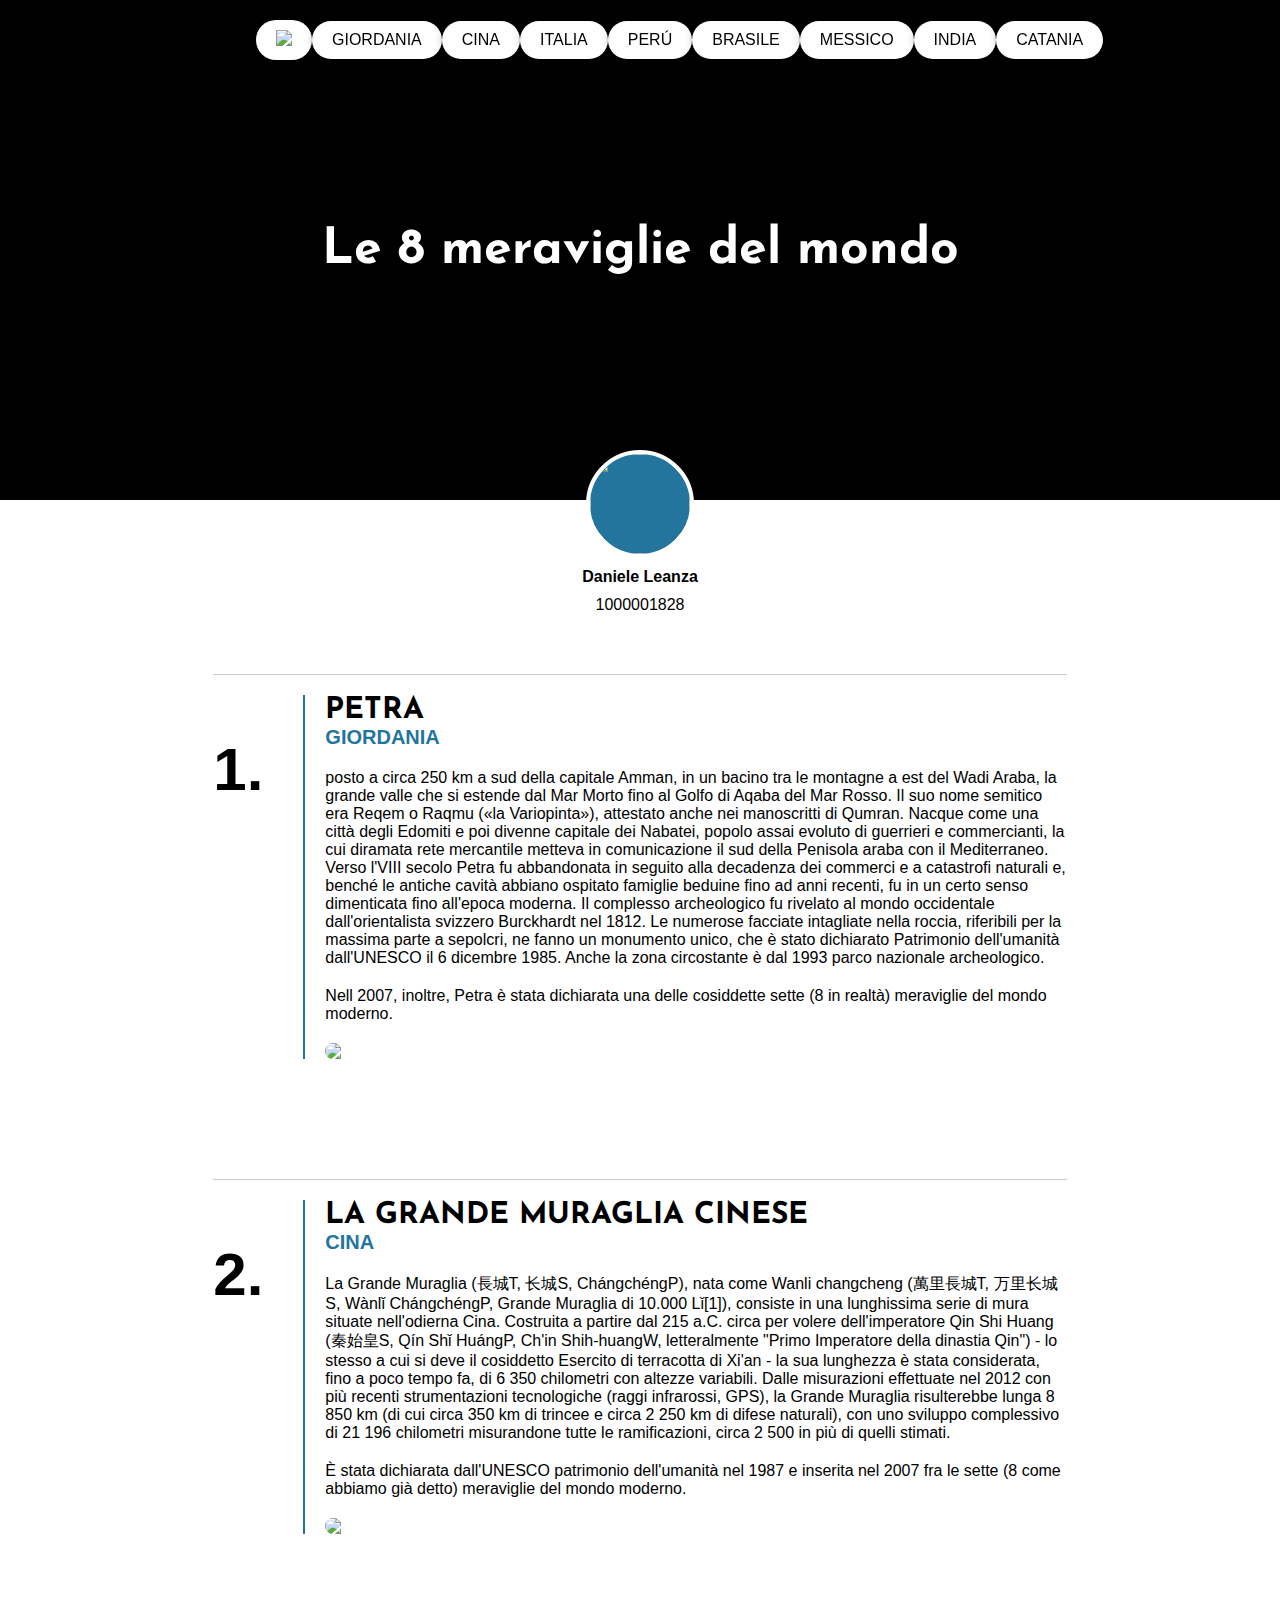
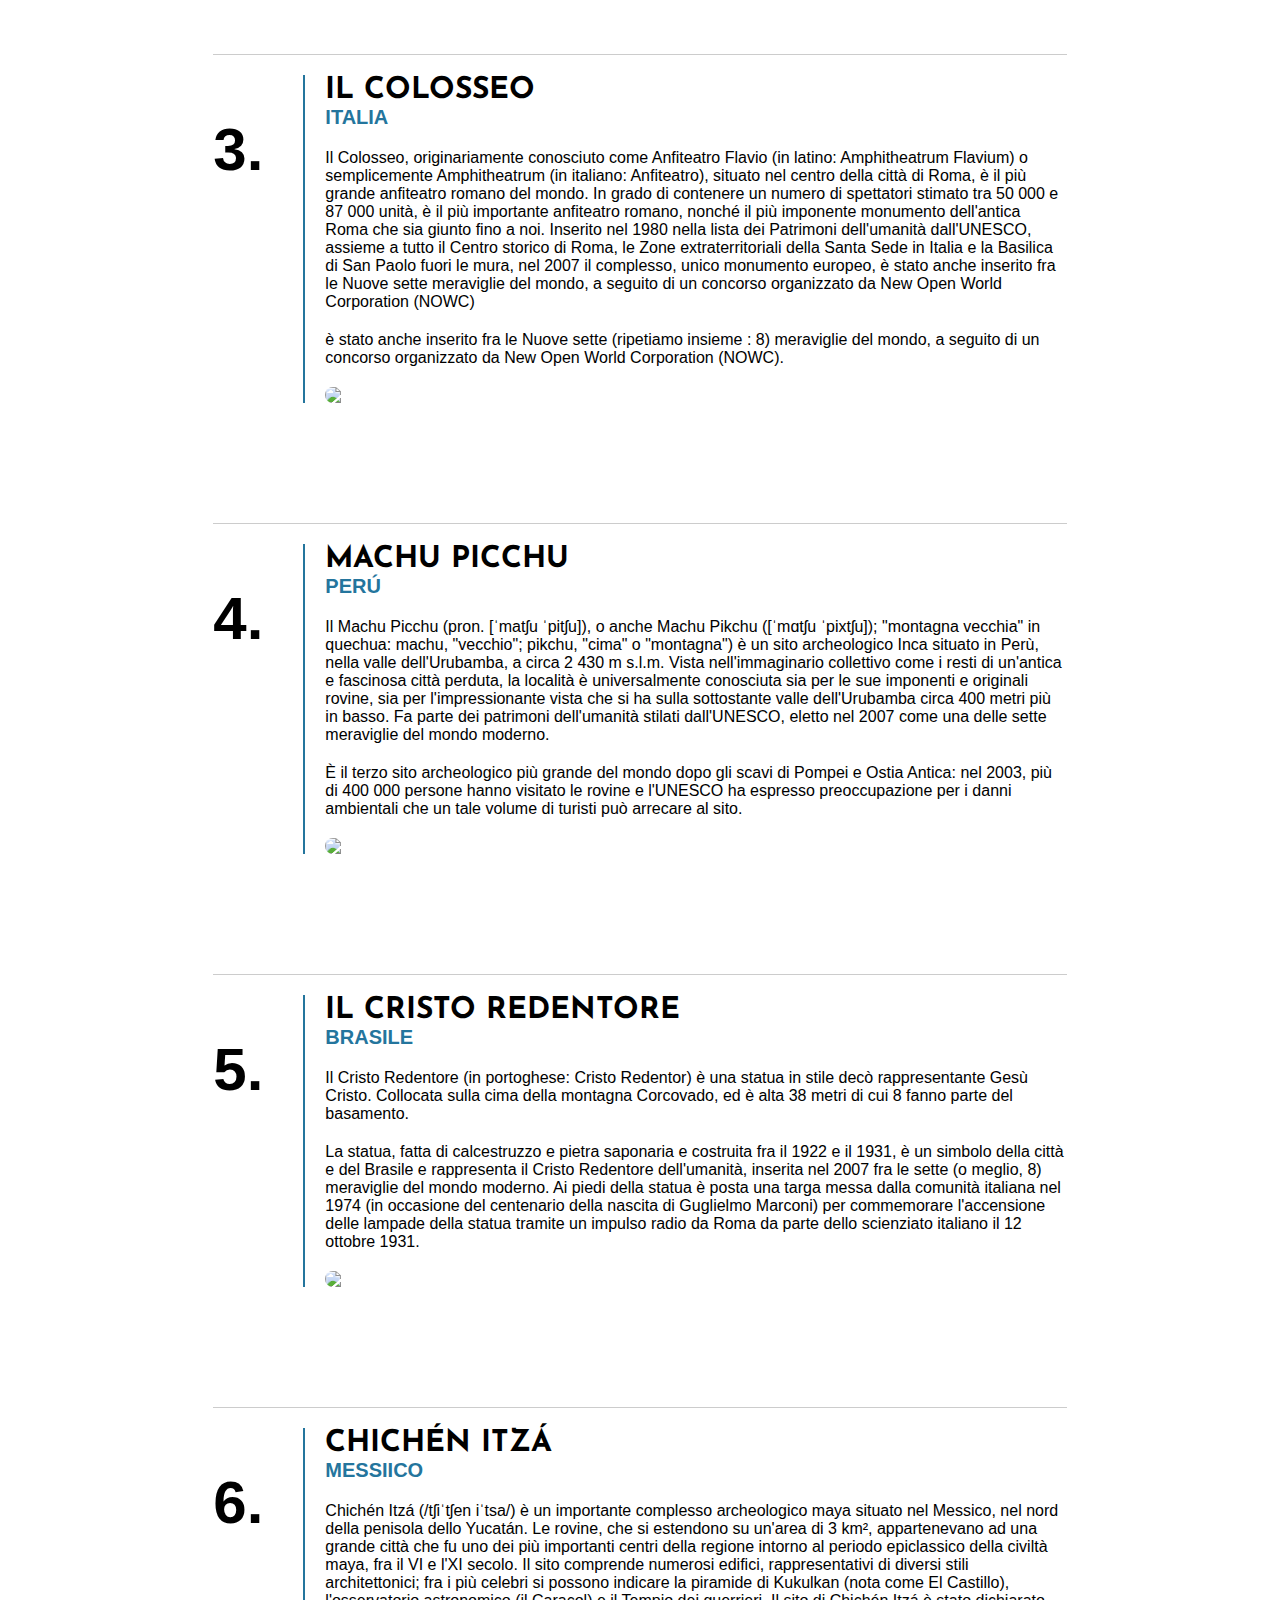
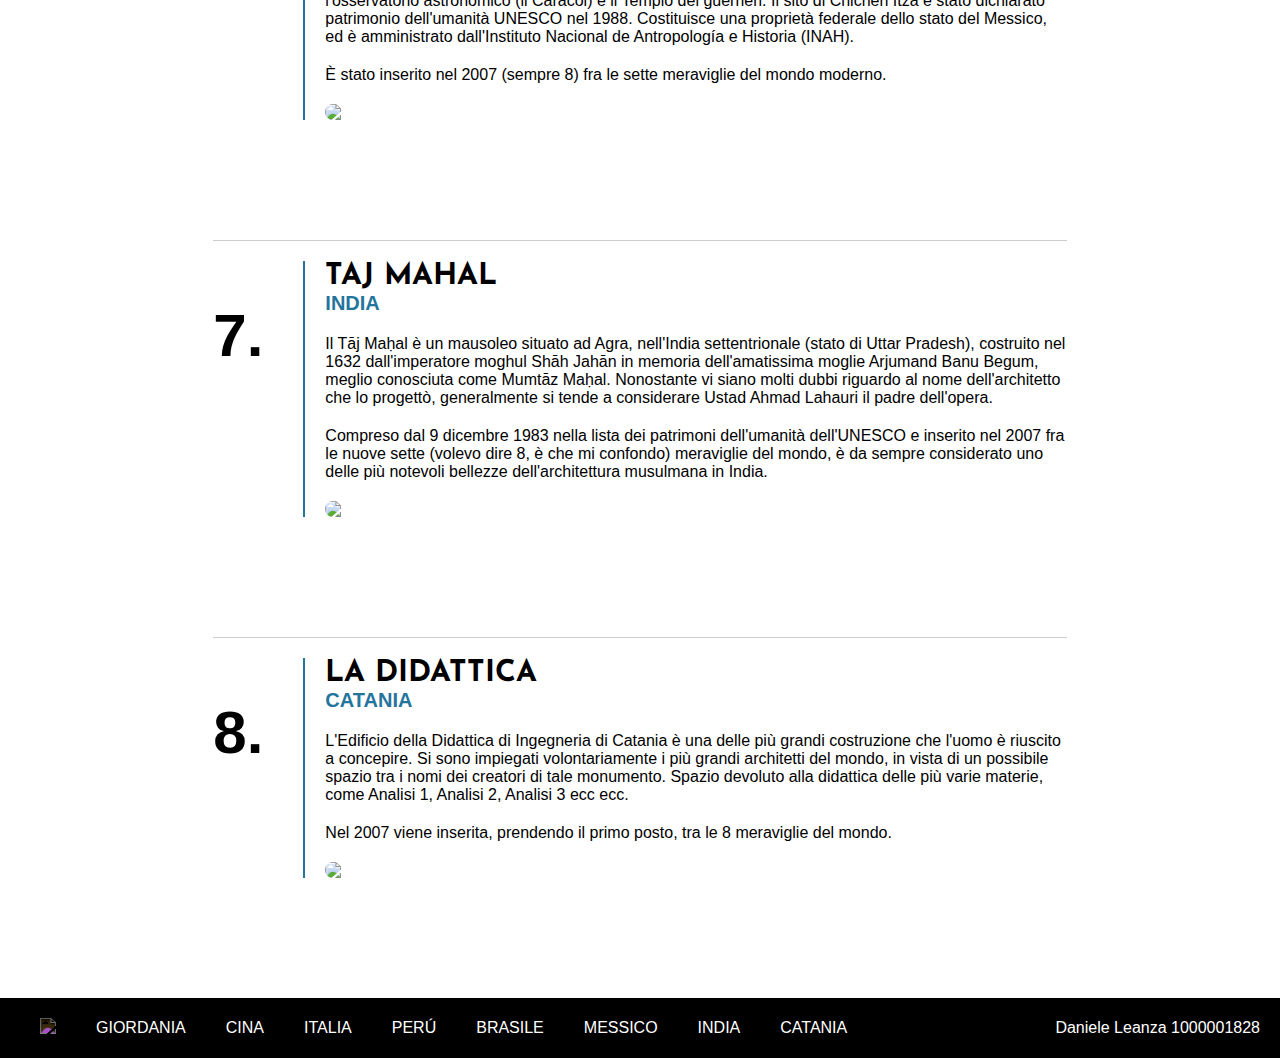
==== mhw1.html @ d9f7328b "Add files via upload" ====
<!DOCTYPE html>
<html lang="en">
<head>
    <meta charset="UTF-8">
    <meta name="viewport" content="width=device-width, initial-scale=1,maximum-scale=1">
    <title>LE 8 MERAVIGLIE DEL MONDO</title>
    <link rel="stylesheet" href="mhw1.css">
    <link rel="preconnect" href="https://fonts.googleapis.com">
    <link rel="preconnect" href="https://fonts.gstatic.com" crossorigin>
    <link href="https://fonts.googleapis.com/css2?family=Josefin+Sans:ital,wght@0,100;0,400;0,700;1,200&display=swap" rel="stylesheet">
</head>
<body>
    <header>
        <div class="overlay">
            <h1>Le 8 meraviglie del mondo</h1>
        </div>
    </header>

    <div class="infoHeader">
        <img src="img/propic.png" class="propic">
        <h4>Daniele Leanza</h4>
        <p>1000001828</p>
    </div>
    <nav class="onTop">
        <a href="#"><img src="img/home.png"></a>
        <a href="#GIORDANIA">GIORDANIA</a>
        <a href="#CINA">CINA</a>
        <a href="#ITALIA">ITALIA</a>
        <a href="#PERÚ">PERÚ</a>
        <a href="#BRASILE">BRASILE</a>
        <a href="#MESSICO">MESSICO</a>
        <a href="#INDIA">INDIA</a>
        <a href="#CATANIA">CATANIA</a>
    </nav>
    <article>
        <section id="GIORDANIA">
            <div class="number"><h1>1.</h1></div>
            <div class="details">
                <h1>PETRA</h1>
                <h3>GIORDANIA</h3>
                <p>posto a circa 250 km a sud della capitale Amman, in un bacino tra le montagne a est del Wadi Araba, la grande valle che si estende dal Mar Morto fino al Golfo di Aqaba del Mar Rosso.
                    Il suo nome semitico era Reqem o Raqmu («la Variopinta»), attestato anche nei manoscritti di Qumran. Nacque come una città degli Edomiti e poi divenne capitale dei Nabatei, popolo assai evoluto di guerrieri e commercianti, la cui diramata rete mercantile metteva in comunicazione il sud della Penisola araba con il Mediterraneo.
                    Verso l'VIII secolo Petra fu abbandonata in seguito alla decadenza dei commerci e a catastrofi naturali e, benché le antiche cavità abbiano ospitato famiglie beduine fino ad anni recenti, fu in un certo senso dimenticata fino all'epoca moderna. Il complesso archeologico fu rivelato al mondo occidentale dall'orientalista svizzero Burckhardt nel 1812.
                    Le numerose facciate intagliate nella roccia, riferibili per la massima parte a sepolcri, ne fanno un monumento unico, che è stato dichiarato Patrimonio dell'umanità dall'UNESCO il 6 dicembre 1985. Anche la zona circostante è dal 1993 parco nazionale archeologico.
                </p>

                <p>Nell 2007, inoltre, Petra è stata dichiarata una delle cosiddette sette (8 in realtà) meraviglie del mondo moderno.</p>
                <img class="img" src="img/petra.jpeg">
            </div>
        </section>

        <section id="CINA">
            <div class="number"><h1>2.</h1></div>
            <div class="details">
                <h1>LA GRANDE MURAGLIA CINESE</h1>
                <h3>CINA</h3>
                <p>
                    La Grande Muraglia (長城T, 长城S, ChángchéngP), nata come Wanli changcheng (萬里長城T, 万里长城S, Wànlǐ ChángchéngP, Grande Muraglia di 10.000 Lǐ[1]), consiste in una lunghissima serie di mura situate nell'odierna Cina.
                    Costruita a partire dal 215 a.C. circa per volere dell'imperatore Qin Shi Huang (秦始皇S, Qín Shǐ HuángP, Ch'in Shih-huangW, letteralmente "Primo Imperatore della dinastia Qin") - lo stesso a cui si deve il cosiddetto Esercito di terracotta di Xi'an - la sua lunghezza è stata considerata, fino a poco tempo fa, di 6 350 chilometri con altezze variabili.
                    Dalle misurazioni effettuate nel 2012 con più recenti strumentazioni tecnologiche (raggi infrarossi, GPS), la Grande Muraglia risulterebbe lunga 8 850 km (di cui circa 350 km di trincee e circa 2 250 km di difese naturali), con uno sviluppo complessivo di 21 196 chilometri misurandone tutte le ramificazioni, circa 2 500 in più di quelli stimati.
                </p>
                <p>
                    È stata dichiarata dall'UNESCO patrimonio dell'umanità nel 1987 e inserita nel 2007 fra le sette (8 come abbiamo già detto) meraviglie del mondo moderno.
                </p>
                <img class="img" src="img/muraglia_cinese.jpeg">
            </div>
        </section>

        <section id="ITALIA">
            <div class="number"><h1>3.</h1></div>
            <div class="details">
                <h1>IL COLOSSEO</h1>
                <h3>ITALIA</h3>
                <p>
                    Il Colosseo, originariamente conosciuto come Anfiteatro Flavio (in latino: Amphitheatrum Flavium) o semplicemente Amphitheatrum (in italiano: Anfiteatro), situato nel centro della città di Roma, è il più grande anfiteatro romano del mondo. In grado di contenere un numero di spettatori stimato tra 50 000 e 87 000 unità, è il più importante anfiteatro romano, nonché il più imponente monumento dell'antica Roma che sia giunto fino a noi.
                    Inserito nel 1980 nella lista dei Patrimoni dell'umanità dall'UNESCO, assieme a tutto il Centro storico di Roma, le Zone extraterritoriali della Santa Sede in Italia e la Basilica di San Paolo fuori le mura, nel 2007 il complesso, unico monumento europeo, è stato anche inserito fra le Nuove sette meraviglie del mondo, a seguito di un concorso organizzato da New Open World Corporation (NOWC)
                </p>
                <p>
                    è stato anche inserito fra le Nuove sette (ripetiamo insieme : 8) meraviglie del mondo, a seguito di un concorso organizzato da New Open World Corporation (NOWC).
                </p>
                <img class="img" src="img/colosseo.jpg">
            </div>
        </section>

        <section id="PERÚ">
            <div class="number"><h1>4.</h1></div>
            <div class="details">
                <h1>MACHU PICCHU</h1>
                <h3>PERÚ</h3>
                <p>
                    Il Machu Picchu (pron. [ˈmatʃu ˈpitʃu]), o anche Machu Pikchu ([ˈmɑtʃu ˈpixtʃu]); "montagna vecchia" in quechua: machu, "vecchio"; pikchu, "cima" o "montagna") è un sito archeologico Inca situato in Perù, nella valle dell'Urubamba, a circa 2 430 m s.l.m.
                    Vista nell'immaginario collettivo come i resti di un'antica e fascinosa città perduta, la località è universalmente conosciuta sia per le sue imponenti e originali rovine, sia per l'impressionante vista che si ha sulla sottostante valle dell'Urubamba circa 400
                    metri più in basso. Fa parte dei patrimoni dell'umanità stilati dall'UNESCO, eletto nel 2007 come una delle sette meraviglie del mondo moderno.
                </p>

                <p>
                    È il terzo sito archeologico più grande del mondo dopo gli scavi di Pompei e Ostia Antica: nel 2003, più di 400 000 persone hanno visitato le rovine e l'UNESCO ha espresso preoccupazione per i danni ambientali che un tale volume di turisti può arrecare al sito.
                </p>
                <img class="img" src="img/Machu_Picchu.jpeg">
            </div>
        </section>

        <section id="BRASILE">
            <div class="number"><h1>5.</h1></div>
            <div class="details">
                <h1>IL CRISTO REDENTORE</h1>
                <h3>BRASILE</h3>
                <p>
                    Il Cristo Redentore (in portoghese: Cristo Redentor) è una statua in stile decò rappresentante Gesù Cristo. Collocata sulla cima della montagna Corcovado, ed è alta 38 metri di cui 8 fanno parte del basamento.
                </p>
                <p>
                    La statua, fatta di calcestruzzo e pietra saponaria e costruita fra il 1922 e il 1931, è un simbolo della città e del Brasile e rappresenta il Cristo Redentore dell'umanità, inserita nel 2007 fra le sette (o meglio, 8) meraviglie del mondo moderno. Ai piedi della statua è posta una targa messa dalla comunità italiana nel 1974 (in occasione del centenario della nascita di Guglielmo Marconi) per commemorare l'accensione delle lampade della statua tramite un impulso radio da Roma da parte dello scienziato italiano il 12 ottobre 1931.
                </p>
                <img class="img" src="img/cristo_redentore.jpg">
            </div>
        </section>

        <section id="MESSICO">
            <div class="number"><h1>6.</h1></div>
            <div class="details">
                <h1>CHICHÉN ITZÁ</h1>
                <h3>MESSIICO</h3>
                <p>
                    Chichén Itzá (/tʃiˈtʃen iˈtsa/) è un importante complesso archeologico maya situato nel Messico, nel nord della penisola dello Yucatán. Le rovine, che si estendono su un'area di 3 km², appartenevano ad una grande città che fu uno dei più importanti centri della regione intorno al periodo epiclassico della civiltà maya, fra il VI e l'XI secolo.
                    Il sito comprende numerosi edifici, rappresentativi di diversi stili architettonici; fra i più celebri si possono indicare la piramide di Kukulkan (nota come El Castillo), l'osservatorio astronomico (il Caracol) e il Tempio dei guerrieri.
                    Il sito di Chichén Itzá è stato dichiarato patrimonio dell'umanità UNESCO nel 1988. Costituisce una proprietà federale dello stato del Messico, ed è amministrato dall'Instituto Nacional de Antropología e Historia (INAH).
                </p>

                <p>
                    È stato inserito nel 2007 (sempre 8) fra le sette meraviglie del mondo moderno.
                </p>
                <img class="img" src="img/chichen_itza.jpeg">
            </div>
        </section>

        <section id="INDIA">
            <div class="number"><h1>7.</h1></div>
            <div class="details">
                <h1>TAJ MAHAL</h1>
                <h3>INDIA</h3>
                <p>
                    Il Tāj Maḥal è un mausoleo situato ad Agra, nell'India settentrionale (stato di Uttar Pradesh), costruito nel 1632 dall'imperatore moghul Shāh Jahān in memoria dell'amatissima moglie Arjumand Banu Begum, meglio conosciuta come Mumtāz Maḥal.
                    Nonostante vi siano molti dubbi riguardo al nome dell'architetto che lo progettò, generalmente si tende a considerare Ustad Ahmad Lahauri il padre dell'opera.
                </p>
                <p>
                    Compreso dal 9 dicembre 1983 nella lista dei patrimoni dell'umanità dell'UNESCO e inserito nel 2007 fra le nuove sette (volevo dire 8, è che mi confondo) meraviglie del mondo, è da sempre considerato uno delle più notevoli bellezze dell'architettura musulmana in India.
                </p>
                <img class="img" src="img/taj_mahal.jpeg">
            </div>
        </section>

        <section id="CATANIA">
            <div class="number"><h1>8.</h1></div>
            <div class="details">
                <h1>LA DIDATTICA</h1>
                <h3>CATANIA</h3>
                <p>
                    L'Edificio della Didattica di Ingegneria di Catania è una delle più grandi costruzione che l'uomo è riuscito a concepire.
                    Si sono impiegati volontariamente i più grandi architetti del mondo, in vista di un possibile spazio tra i nomi dei creatori di tale monumento.
                    Spazio devoluto alla didattica delle più varie materie, come Analisi 1, Analisi 2, Analisi 3 ecc ecc.
                </p>
                <p>
                    Nel 2007 viene inserita, prendendo il primo posto, tra le 8 meraviglie del mondo.
                </p>
                <img class="img" src="img/dieei.jpeg">
            </div>
        </section>

    </article>

    <footer>
            <a href="#"><img class="footerHome" src="img/home.png"></a>
            <a href="#GIORDANIA">GIORDANIA</a>
            <a href="#CINA">CINA</a>
            <a href="#ITALIA">ITALIA</a>
            <a href="#PERÚ">PERÚ</a>
            <a href="#BRASILE">BRASILE</a>
            <a href="#MESSICO">MESSICO</a>
            <a href="#INDIA">INDIA</a>
            <a href="#CATANIA">CATANIA</a>
        <div class="copyright">
            Daniele Leanza 1000001828
        </div>
    </footer>
</body>
</html>
---- mhw1.css ----
html{
    scroll-behavior:smooth;
}

body{
    margin: 0;
    text-align: center;
    font-family: 'arial', sans-serif;
}

header{
    margin: 0px;
    background-color: #000;
    max-width: 100%;
    height: 500px;
    display: flex;
    color:#fff;
    background-image: url("img/bg_header.jpeg");
    background-repeat: no-repeat;
    background-position: center;
    background-size: cover;
}

.overlay{
    height: 100%;
    width: 100%;
    display: flex;
    align-items: center;
    justify-content: center;
    background-color: rgba(0,0,0,.3);
    overflow: visible;
}

.overlay h1{
    max-width: 780px;
    font-family: 'Josefin Sans', sans-serif;
    font-size: 50px;
}

.infoHeader{
    margin: -50px auto 60px auto;
    z-index: 1;
    display: flex;
    flex-direction: column;
    align-items: center;
    height: max-content;
    width: 200px;
    color:#000;
}

.infoHeader h4{
    margin:10px 0 10px 0;
}

.infoHeader p{
    margin:0;
}

.propic{
    height: 100px;
    width: 100px;
    border-radius: 100px;
    border: 4px solid #fff;
    background-color: #24759d;
}

nav{
    display: flex;
    align-items: center;
    max-width: 60%;
    margin: 0 auto;
    justify-content: space-around;
}



a{
    color:#000;
    text-decoration: none;
}

a:hover{
    text-decoration: underline;
}

a img{
    width:20px;
}

article{
    display: flex;
    flex-direction: column;
    align-items: center;
}


section{
    width: 66.67%;
    margin-bottom: 120px;
    display: flex;
    padding-top: 20px;
    border-top: 1px solid rgba(0,0,0,.2);
}

section .number{
    border-right: 2px solid #24759d;
    padding-right: 40px;
    font-size:30px;
}

section .details{
    width: 100%;
    margin-left: 20px;
    text-align: left;
}

.details h1{
    font-family: 'Josefin Sans', sans-serif;
    font-size: 30px;
    margin: 0;
}
.details h3{
    font-size: 20px;
    margin: 0 0 20px 0;
    color:#24759d;
}

.details p{
    margin:0 0 20px 0;
}

.details img{
    width: 100%;
    display: block;
    border-radius: 20px;
}

    footer{
        background-color: black;
        display: flex;
        align-items: center;
        color:#fff;
        padding: 20px;
    }

footer a{
    color:#fff;
    margin:0 20px;
    background: none;
}

.copyright{
    margin-left: auto;
}

.onTop{
    position: fixed;
    top:20px;
    left:0;
    right: 0;
}

.onTop a{

    background-color: #fff;
    padding: 10px 20px;
    border-radius: 100px;
    box-shadow: 0 0 10px rgba(0,0,0,.2);
}

.footerHome{
    filter: invert(1);
}



@media (max-width: 500px){
    .onTop{
        position: static;
        flex-direction:column;
    }

    .onTop a{
        background-color: #fff;
        width: 100%;
        border-top: 1px solid #afafaf;
        border-bottom: 1px solid #afafaf;
        box-shadow: none;
        border-radius: 0;
    }

    nav a{
        margin: 10px 0;
    }

    section{
        width: 90%;
    }


    footer{
        flex-direction: column;
    }

    footer a{
        margin: 20px 0;
    }

    .copyright{
        margin: 0;
        border-top: 1px solid #fff;
        padding-top: 10px;
    }
}
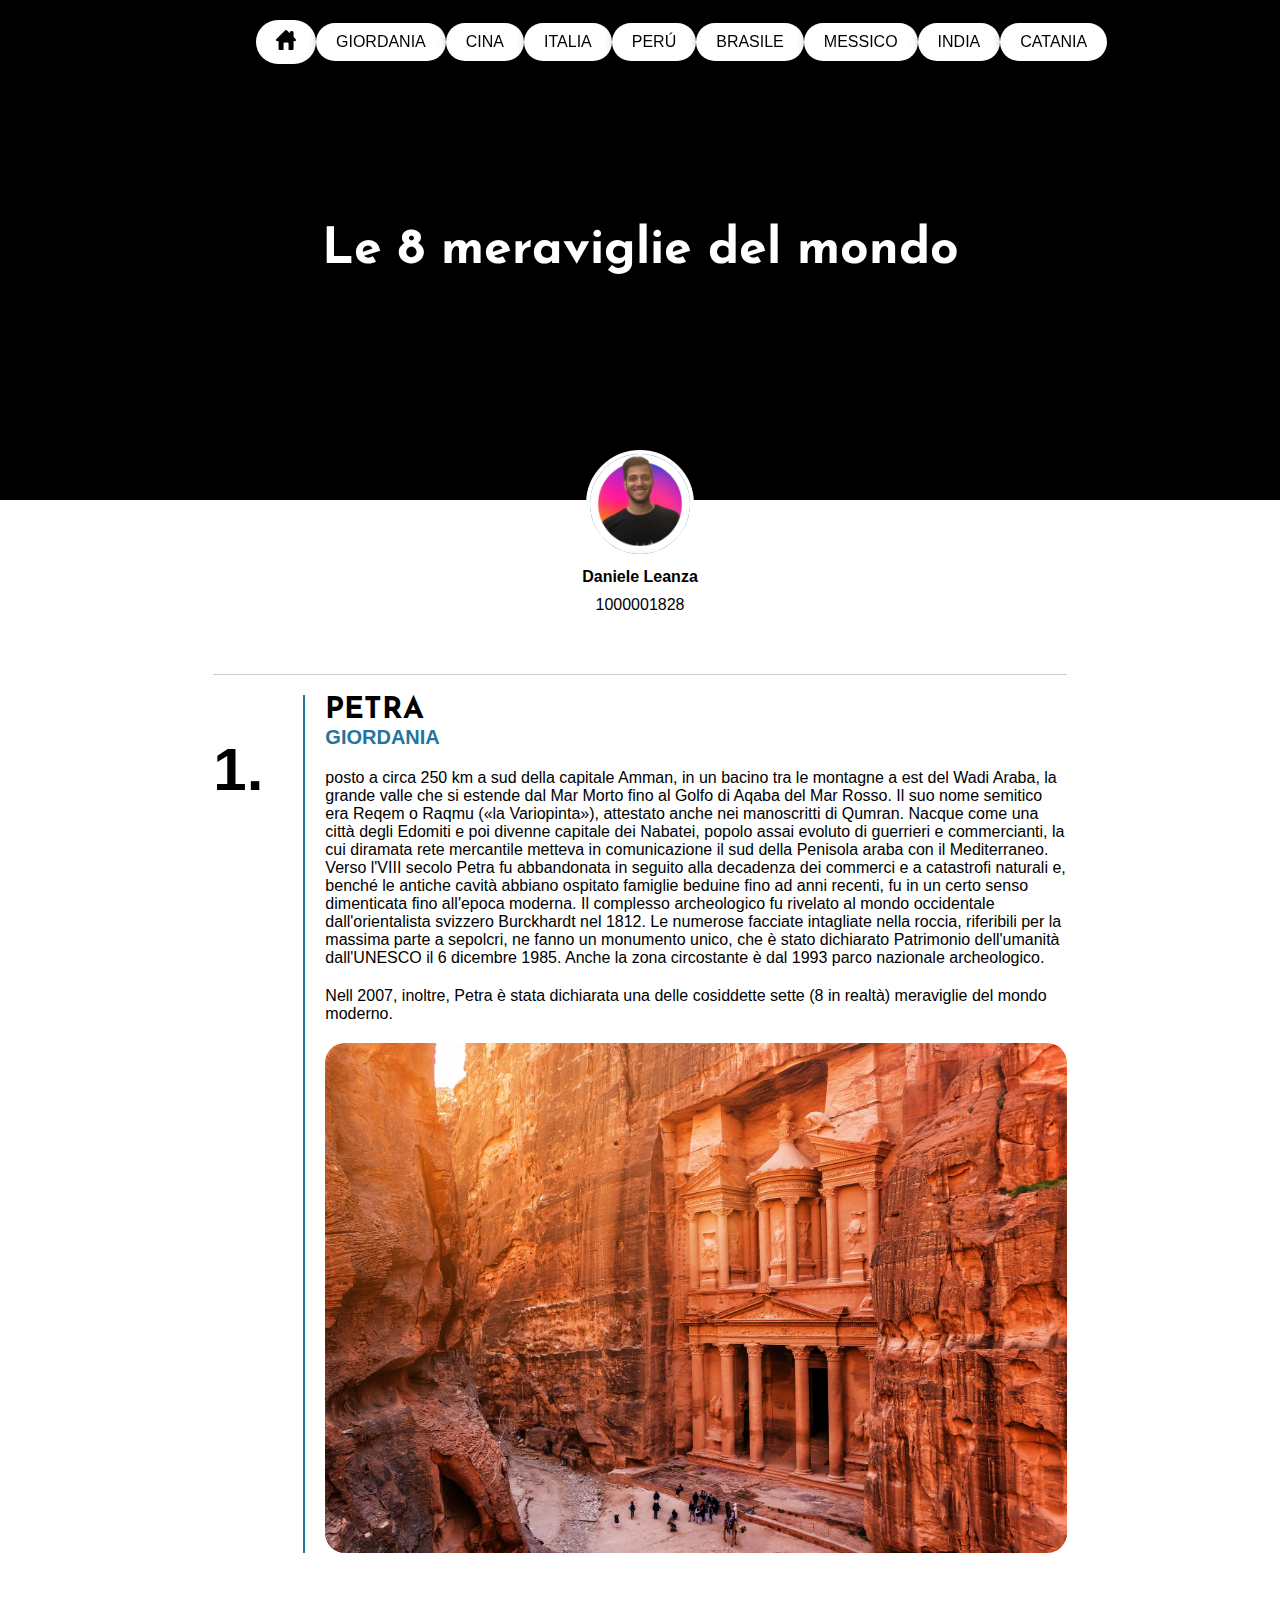
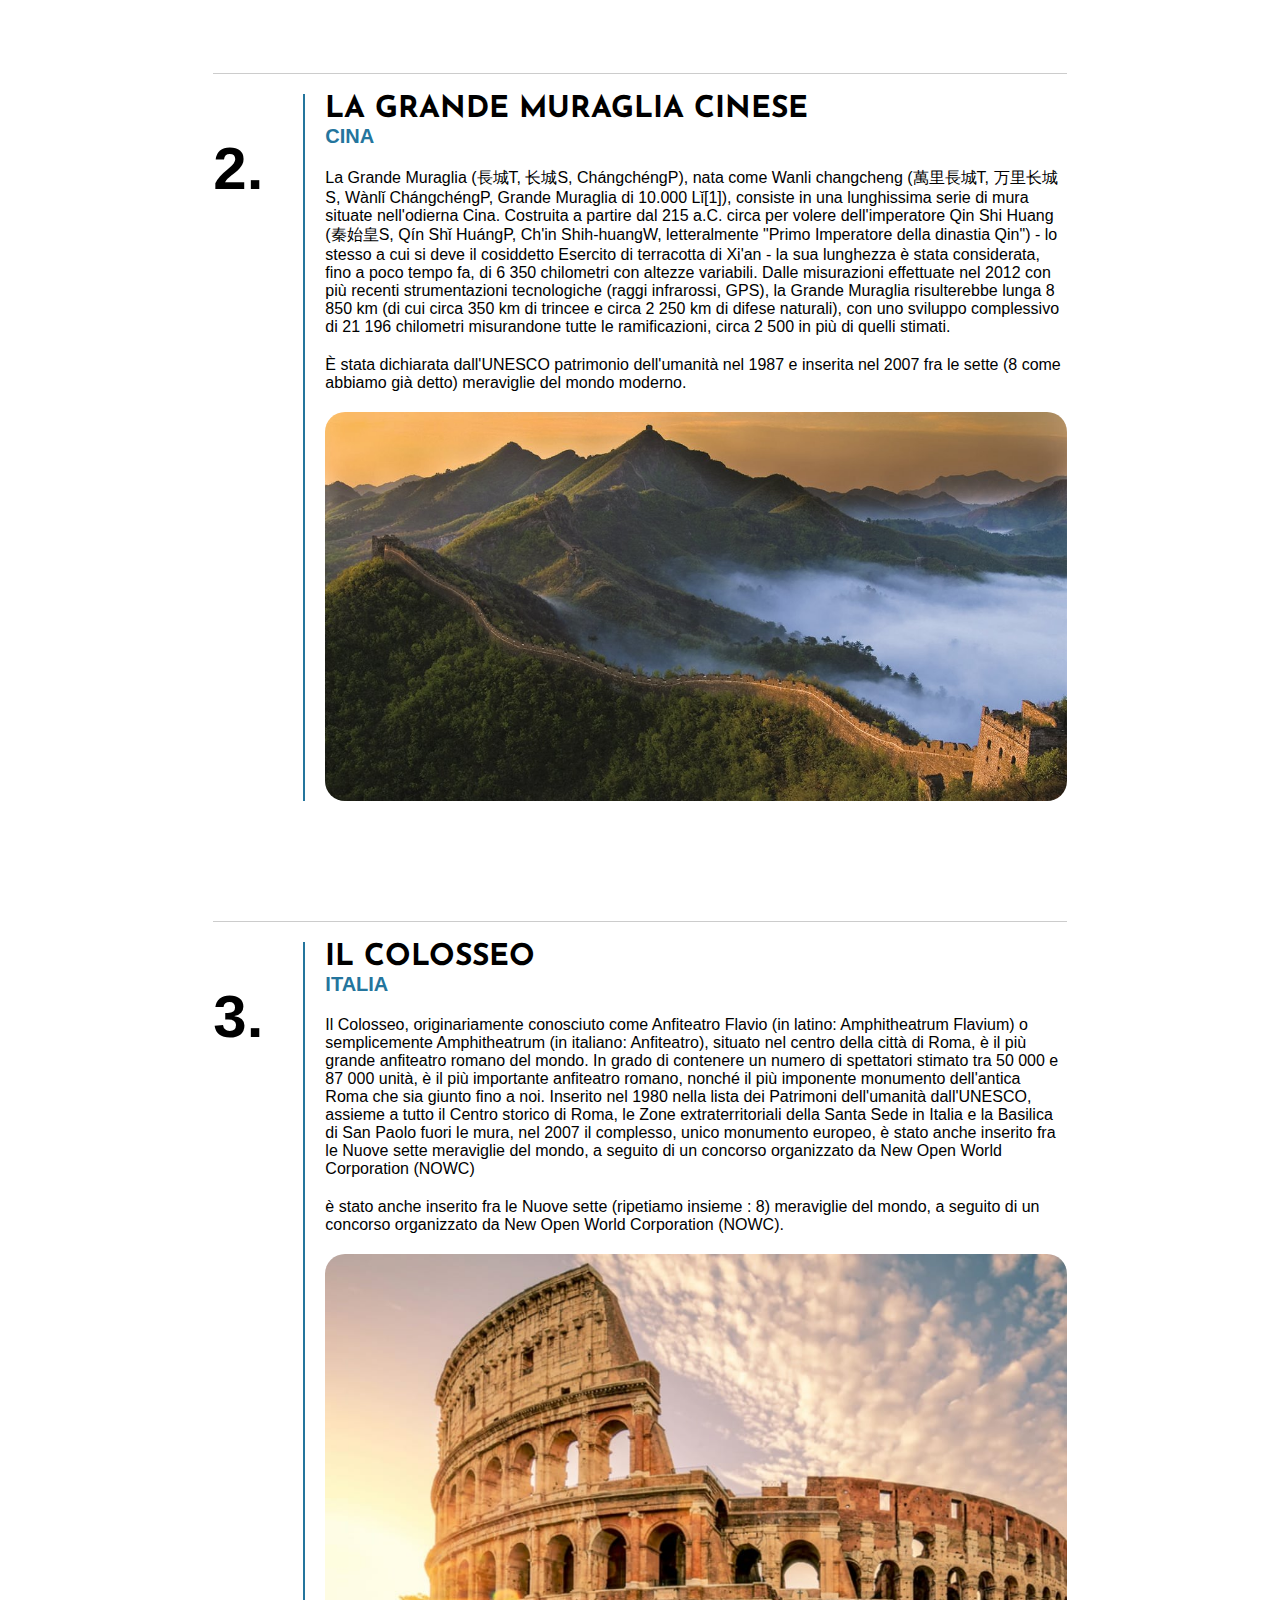
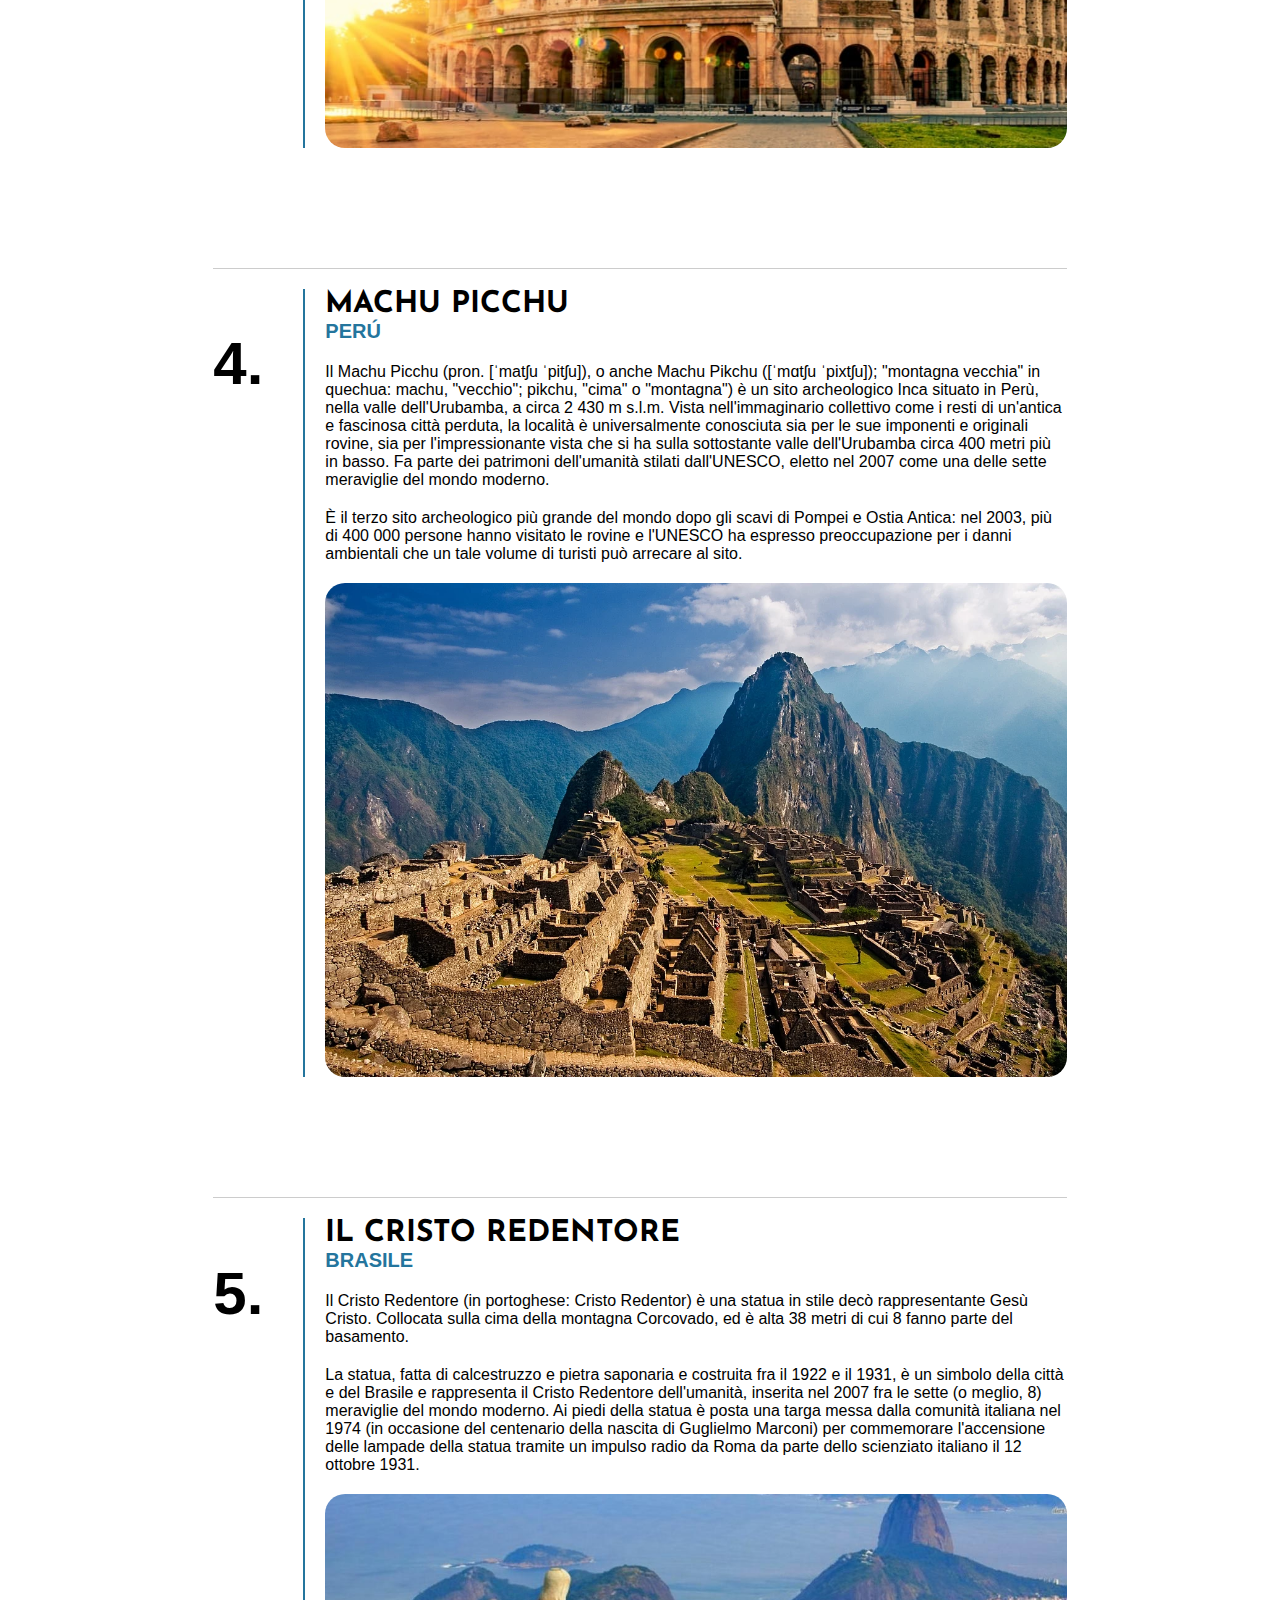
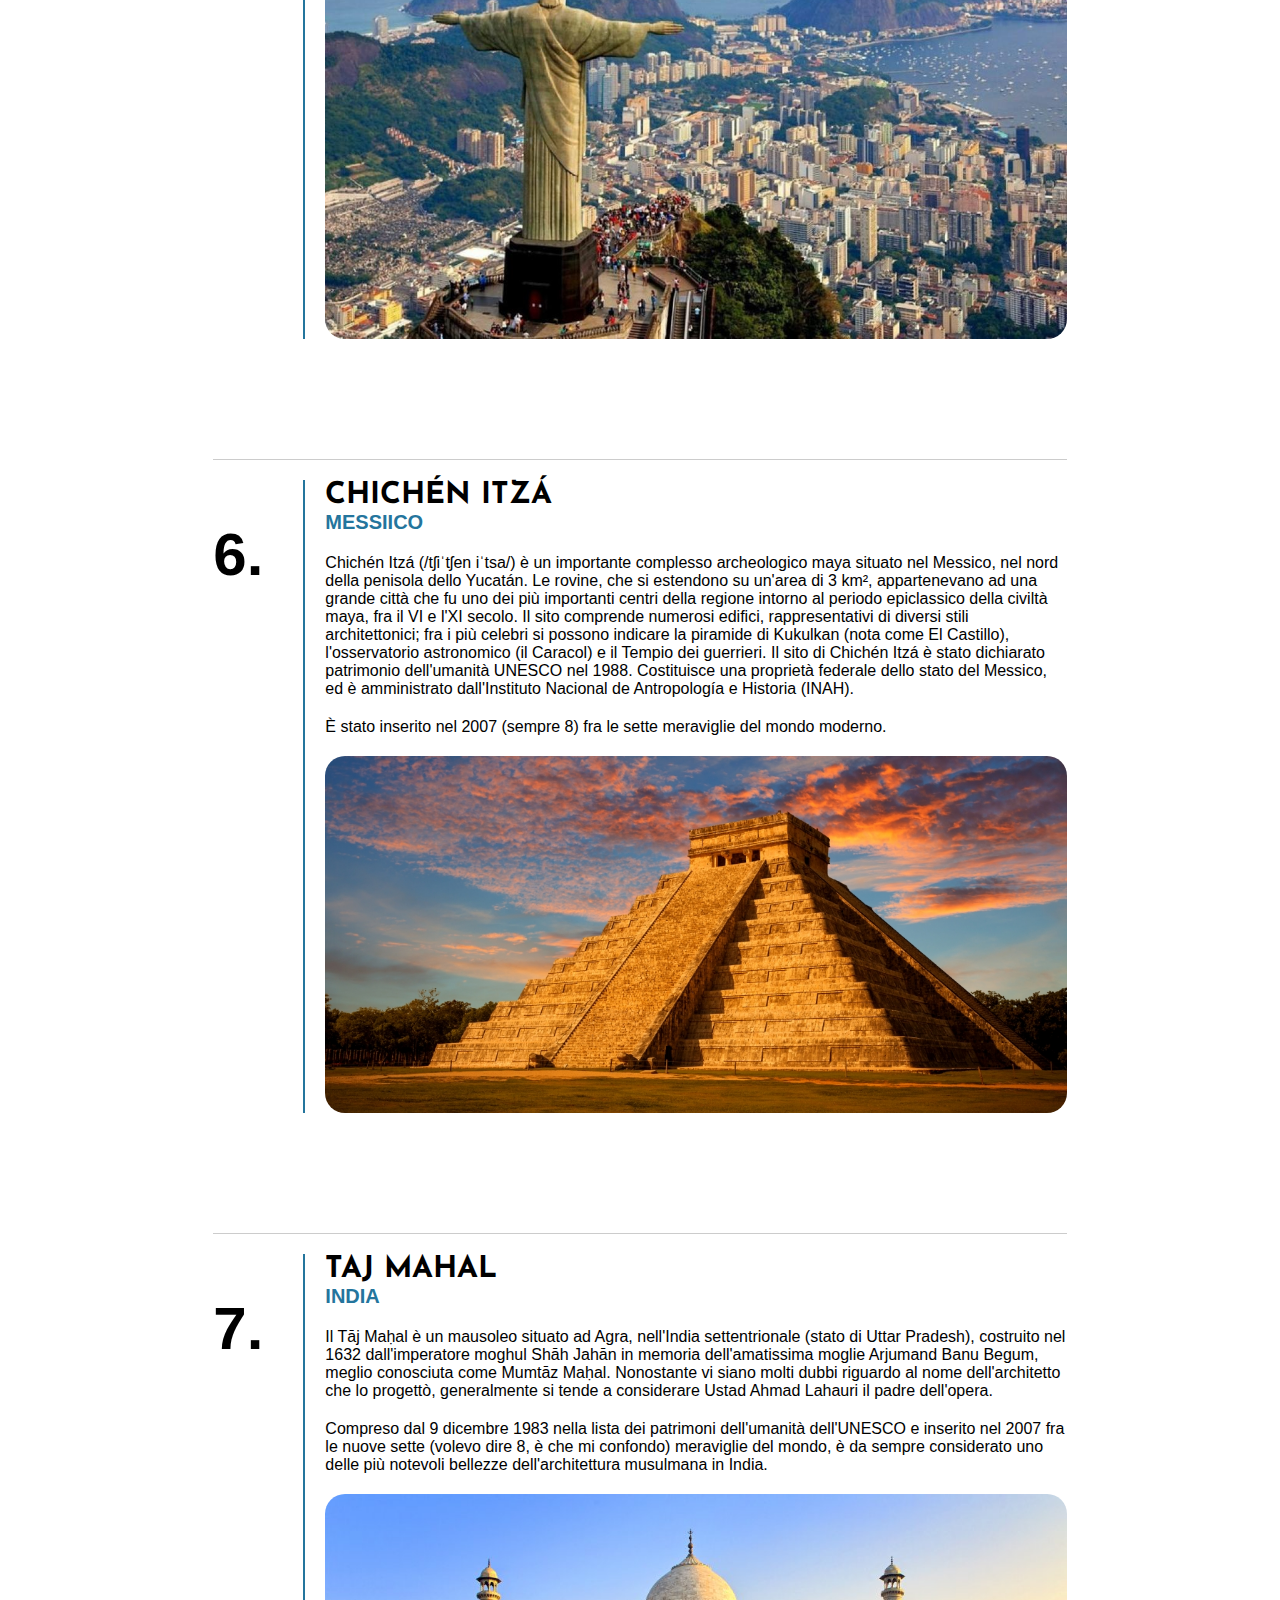
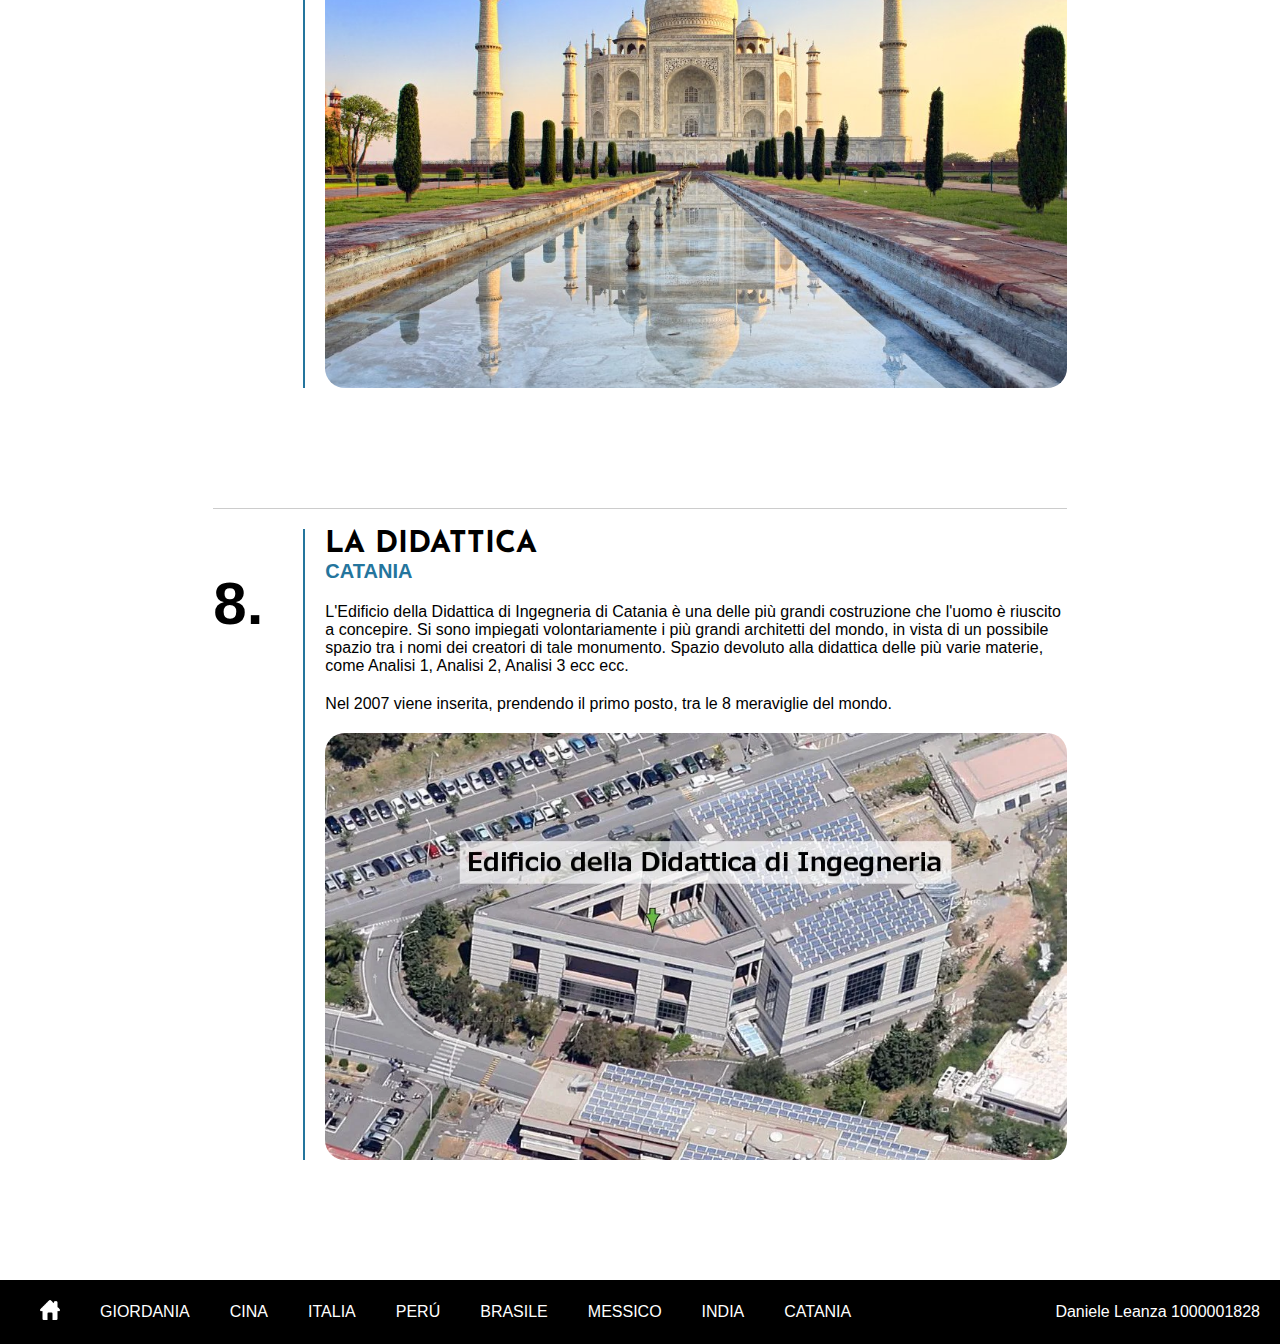
==== commit c830e068: "Update mhw1.html" ====
--- a/mhw1.html
+++ b/mhw1.html
@@ -17,12 +17,12 @@
     </header>
 
     <div class="infoHeader">
-        <img src="img/propic.png" class="propic">
+        <img src="propic.png" class="propic">
         <h4>Daniele Leanza</h4>
         <p>1000001828</p>
     </div>
     <nav class="onTop">
-        <a href="#"><img src="img/home.png"></a>
+        <a href="#"><img src="home.png"></a>
         <a href="#GIORDANIA">GIORDANIA</a>
         <a href="#CINA">CINA</a>
         <a href="#ITALIA">ITALIA</a>
@@ -45,7 +45,7 @@
                 </p>
 
                 <p>Nell 2007, inoltre, Petra è stata dichiarata una delle cosiddette sette (8 in realtà) meraviglie del mondo moderno.</p>
-                <img class="img" src="img/petra.jpeg">
+                <img class="img" src="petra.jpeg">
             </div>
         </section>
 
@@ -62,7 +62,7 @@
                 <p>
                     È stata dichiarata dall'UNESCO patrimonio dell'umanità nel 1987 e inserita nel 2007 fra le sette (8 come abbiamo già detto) meraviglie del mondo moderno.
                 </p>
-                <img class="img" src="img/muraglia_cinese.jpeg">
+                <img class="img" src="muraglia_cinese.jpeg">
             </div>
         </section>
 
@@ -78,7 +78,7 @@
                 <p>
                     è stato anche inserito fra le Nuove sette (ripetiamo insieme : 8) meraviglie del mondo, a seguito di un concorso organizzato da New Open World Corporation (NOWC).
                 </p>
-                <img class="img" src="img/colosseo.jpg">
+                <img class="img" src="colosseo.jpg">
             </div>
         </section>
 
@@ -96,7 +96,7 @@
                 <p>
                     È il terzo sito archeologico più grande del mondo dopo gli scavi di Pompei e Ostia Antica: nel 2003, più di 400 000 persone hanno visitato le rovine e l'UNESCO ha espresso preoccupazione per i danni ambientali che un tale volume di turisti può arrecare al sito.
                 </p>
-                <img class="img" src="img/Machu_Picchu.jpeg">
+                <img class="img" src="Machu_Picchu.jpeg">
             </div>
         </section>
 
@@ -111,7 +111,7 @@
                 <p>
                     La statua, fatta di calcestruzzo e pietra saponaria e costruita fra il 1922 e il 1931, è un simbolo della città e del Brasile e rappresenta il Cristo Redentore dell'umanità, inserita nel 2007 fra le sette (o meglio, 8) meraviglie del mondo moderno. Ai piedi della statua è posta una targa messa dalla comunità italiana nel 1974 (in occasione del centenario della nascita di Guglielmo Marconi) per commemorare l'accensione delle lampade della statua tramite un impulso radio da Roma da parte dello scienziato italiano il 12 ottobre 1931.
                 </p>
-                <img class="img" src="img/cristo_redentore.jpg">
+                <img class="img" src="cristo_redentore.jpg">
             </div>
         </section>
 
@@ -129,7 +129,7 @@
                 <p>
                     È stato inserito nel 2007 (sempre 8) fra le sette meraviglie del mondo moderno.
                 </p>
-                <img class="img" src="img/chichen_itza.jpeg">
+                <img class="img" src="chichen_itza.jpeg">
             </div>
         </section>
 
@@ -145,7 +145,7 @@
                 <p>
                     Compreso dal 9 dicembre 1983 nella lista dei patrimoni dell'umanità dell'UNESCO e inserito nel 2007 fra le nuove sette (volevo dire 8, è che mi confondo) meraviglie del mondo, è da sempre considerato uno delle più notevoli bellezze dell'architettura musulmana in India.
                 </p>
-                <img class="img" src="img/taj_mahal.jpeg">
+                <img class="img" src="taj_mahal.jpeg">
             </div>
         </section>
 
@@ -162,14 +162,14 @@
                 <p>
                     Nel 2007 viene inserita, prendendo il primo posto, tra le 8 meraviglie del mondo.
                 </p>
-                <img class="img" src="img/dieei.jpeg">
+                <img class="img" src="dieei.jpeg">
             </div>
         </section>
 
     </article>
 
     <footer>
-            <a href="#"><img class="footerHome" src="img/home.png"></a>
+            <a href="#"><img class="footerHome" src="home.png"></a>
             <a href="#GIORDANIA">GIORDANIA</a>
             <a href="#CINA">CINA</a>
             <a href="#ITALIA">ITALIA</a>
@@ -183,4 +183,4 @@
         </div>
     </footer>
 </body>
-</html>+</html>
